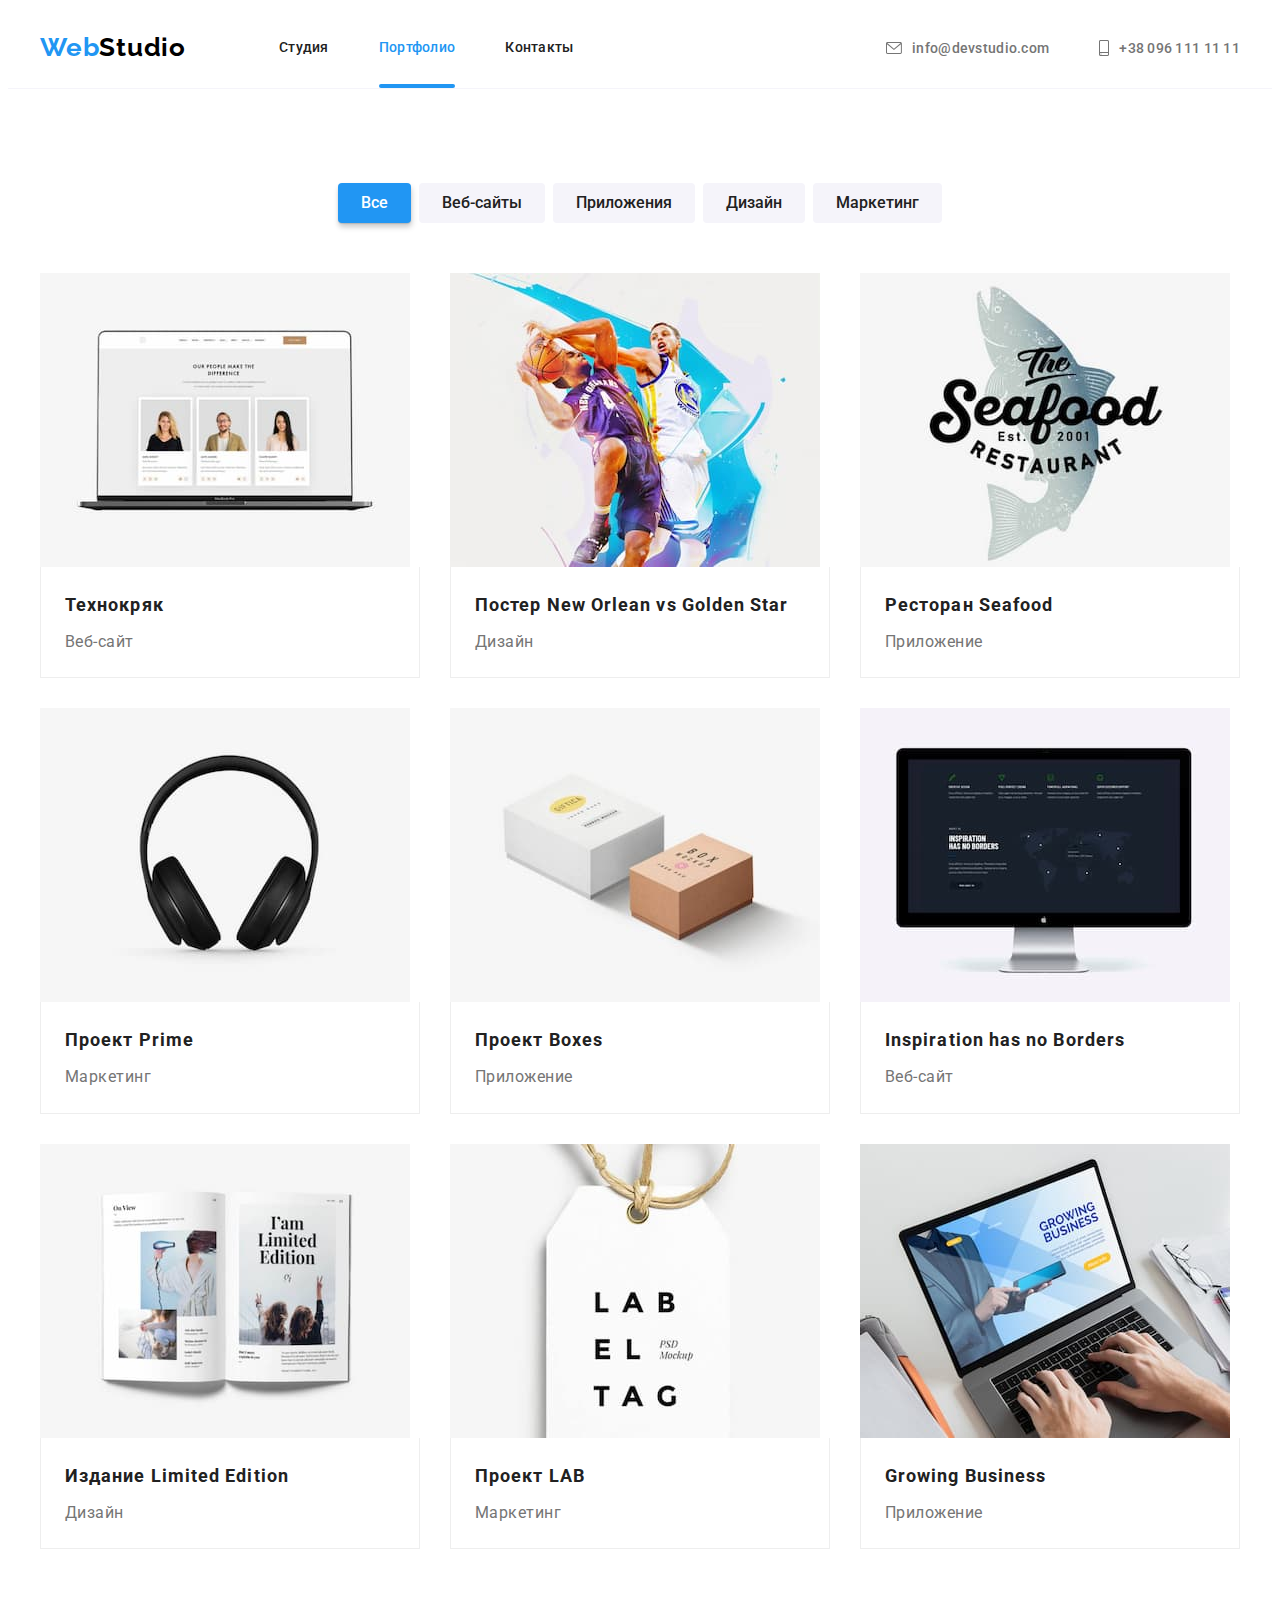
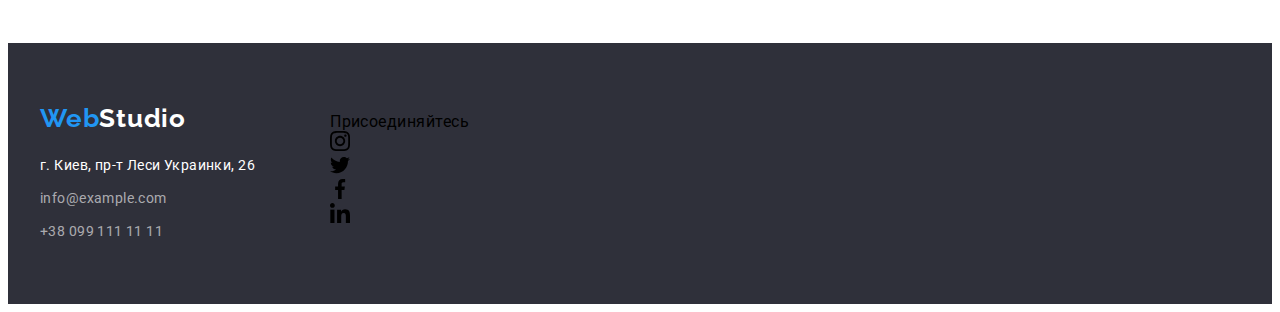
==== portfolio.html @ e285608d "Modal btn and footer" ====
<!DOCTYPE html>
<html lang="ru">
<head>
    <meta charset="UTF-8">
    <meta name="viewport" content="width=device-width, initial-scale=1.0">
    <title>Portfolio</title>
    <link rel="stylesheet" href="https://cdnjs.cloudflare.com/ajax/libs/modern-normalize/1.0.0/modern-normalize.min.css"
          integrity="sha512-ISS7cAi1PEhQ8jnbJpJZMd29NlhNj4AWYyLOSp2CE/CsHxTCu+r+t0D2yoJudVrd0/8fTVPUVDzY5Tvli75u/g=="
          crossorigin="anonymous"/>
    <link rel="preconnect" href="https://fonts.gstatic.com">
    <link href="https://fonts.googleapis.com/css2?family=Raleway:wght@700&family=Roboto:wght@400;500;700;900&display=swap"
          rel="stylesheet">
    <link rel="stylesheet" href="css/studio.css">
</head>

<body>
     <!--Header-->
     <header class="header">
        <div class="container container-header"> 
        <nav class="header-nav">
            <a class="logo link" href="index.html" lang="en">Web<span class="logo-web-header">Studio</span></a>
       <ul class="nav-list list">
         <li class="nav-list-item"><a class="link nav-link" href="./index.html">Студия</a></li>
         <li class="nav-list-item"><a class="link nav-link current" href="./portfolio.html">Портфолио</a></li>
         <li class="nav-list-item"><a class="link nav-link" href="#">Контакты</a></li>
       </ul>
    </nav> 

    <!--Контакти-->
    <ul class="list list-contact">
       <li class="contacts-list-item">
         <a class="mail-link link" href="mailto:info@devstudio.com">
          <svg width="16" height="12" class="auth-icon">
            <use href="./images/icons.svg#icon-envelope"></use>
          </svg>
           info@devstudio.com</a>
        </li>
       <li class="contacts-list-item">
         <a class="tel-link link" href="tel:+380961111111">
          <svg width="10" height="16" class="auth-icon">
            <use href="./images/icons.svg#icon-smartphone"></use>
          </svg> 
          +38 096 111 11 11</a>
        </li>
    </ul>    
   </div>
 </header> 
 
  <main>
    <!--Hero-->
    <section class="portfolio-section">
        <div class="container">
        <h1 class="visually-hidden">особенности</h1>

        <ul class="list filter-btn-list">
            <li class="filter-btn-item">
                <button class="navigation-btn-a" type="button">Все</button>
            </li>
            <li class="filter-btn-item">
                <button class="navigation-btn" type="button">Веб-сайты</button>
            </li>
            <li class="filter-btn-item">
                <button class="navigation-btn" type="button">Приложения</button>
            </li>
            <li class="filter-btn-item">
                <button class="navigation-btn" type="button">Дизайн</button>
            </li>
            <li class="filter-btn-item">
                <button class="navigation-btn" type="button">Маркетинг</button>
            </li>
        </ul>


        <!--Portfolio-->

        <ul class="portfolio-list list">
            <li class="portfolio-item">
                <a class="link project-cards-link" href="#">
                  <div class="cards-hover">
                    <img src="./images/image_(1).jpg" alt="на екрані ноутбуку зображені три особи"
                    width="370"
                    height="294"/>
                    <p class="cards-cover">
                      Технокряк это современная площадка распространения
                      коронавируса. Компании используют эту платформу для
                      цифрового шпионажа и атак на защищённые сервера конкурентов.
                    </p>
                  </div>
                    <div class="portfolio-desc-card">
                    <h2 class="portfolio-title">Технокряк</h2>
                    <p class="portfolio-desc">Веб-сайт</p>
                </div>
                </a>
            </li>


            <li class="portfolio-item">
                <a class="link project-cards-link" href="#">
                  <div class="cards-hover">
                    <img src="images/image_(10).jpg" alt="два баскетболісти грають у баскетбол"
                    width="370"
                    height="294"/>
                    <p class="cards-cover">
                      Технокряк это современная площадка распространения
                      коронавируса. Компании используют эту платформу для
                      цифрового шпионажа и атак на защищённые сервера конкурентов.
                    </p>
                  </div>
                    <div class="portfolio-desc-card">
                    <h2 class="portfolio-title">Постер New Orlean vs Golden Star</h2>
                    <p class="portfolio-desc">Дизайн</p>
                </div>
                </a>
            </li>


            <li class="portfolio-item">
                <a class="link project-cards-link" href="#">
                  <div class="cards-hover">
                    <img src="images/image_(2).jpg" alt="Реклама ресторану Seafood"
                    width="370"
                    height="294"/>
                    <p class="cards-cover">
                      Технокряк это современная площадка распространения
                      коронавируса. Компании используют эту платформу для
                      цифрового шпионажа и атак на защищённые сервера конкурентов.
                    </p>
                  </div>
                    <div class="portfolio-desc-card">
                    <h2 class="portfolio-title">Ресторан Seafood</h2>
                    <p class="portfolio-desc">Приложение</p>
                </div>
                </a>
            </li>


            <li class="portfolio-item">
                <a class="link project-cards-link" href="#">
                  <div class="cards-hover">
                    <img src="images/image_(3).jpg" alt="великі навушники"
                    width="370"
                    height="294"/>
                    <p class="cards-cover">
                      Технокряк это современная площадка распространения
                      коронавируса. Компании используют эту платформу для
                      цифрового шпионажа и атак на защищённые сервера конкурентов.
                    </p>
                  </div>
                    <div class="portfolio-desc-card">
                    <h2 class="portfolio-title">Проект Prime</h2>
                    <p class="portfolio-desc">Маркетинг</p>
                </div>
                </a>
            </li>


            <li class="portfolio-item">
                <a class="link project-cards-link" href="#">
                  <div class="cards-hover">
                    <img src="images/image_(4).jpg" alt="дві коробки: біла та коричнева"
                    width="370"
                    height="294"/>
                    <p class="cards-cover">
                      Технокряк это современная площадка распространения
                      коронавируса. Компании используют эту платформу для
                      цифрового шпионажа и атак на защищённые сервера конкурентов.
                    </p>
                  </div>
                    <div class="portfolio-desc-card">
                    <h2 class="portfolio-title">Проект Boxes</h2>
                    <p class="portfolio-desc">Приложение</p>
                </div>
                </a>
            </li>


            <li class="portfolio-item">
                <a class="link project-cards-link" href="#">
                  <div class="cards-hover">
                    <img src="images/image_(5).jpg" alt="монітор компютера"
                    width="370"
                    height="294"/>
                    <p class="cards-cover">
                      Технокряк это современная площадка распространения
                      коронавируса. Компании используют эту платформу для
                      цифрового шпионажа и атак на защищённые сервера конкурентов.
                    </p>
                  </div>
                    <div class="portfolio-desc-card">
                    <h2 class="portfolio-title">Inspiration has no Borders</h2>
                    <p class="portfolio-desc">Веб-сайт</p>
                </div>
                </a>
            </li>


            <li class="portfolio-item">
                <a class="link project-cards-link" href="#">
                  <div class="cards-hover">
                    <img src="images/image_(6).jpg" alt="розгорнута книга з ілюстраціями"
                    width="370"
                    height="294"/>
                    <p class="cards-cover">
                      Технокряк это современная площадка распространения
                      коронавируса. Компании используют эту платформу для
                      цифрового шпионажа и атак на защищённые сервера конкурентов.
                    </p>
                  </div>
                    <div class="portfolio-desc-card">
                    <h2 class="portfolio-title">Издание Limited Edition</h2>
                    <p class="portfolio-desc">Дизайн</p>
                </div>
                </a>
            </li>


            <li class="portfolio-item">
                <a class="link project-cards-link" href="#">
                  <div class="cards-hover">
                    <img src="images/image_(7).jpg" alt="бірка label tag"
                    width="370"
                    height="294"/>
                    <p class="cards-cover">
                      Технокряк это современная площадка распространения
                      коронавируса. Компании используют эту платформу для
                      цифрового шпионажа и атак на защищённые сервера конкурентов.
                    </p>
                  </div>
                    <div class="portfolio-desc-card">
                    <h2 class="portfolio-title">Проект LAB</h2>
                    <p class="portfolio-desc">Маркетинг</p>
                </div>
                </a>
                </li>


            <li class="portfolio-item">
                <a class="link project-cards-link" href="#">
                  <div class="cards-hover">
                    <img src="images/image_(8).jpg" alt="пальці рук працюють на ноутбуці"
                    width="370"
                    height="294"/>
                    <p class="cards-cover">
                      Технокряк это современная площадка распространения
                      коронавируса. Компании используют эту платформу для
                      цифрового шпионажа и атак на защищённые сервера конкурентов.
                    </p>
                  </div>
                    <div class="portfolio-desc-card">
                    <h2 class="portfolio-title">Growing Business</h2>
                    <p class="portfolio-desc">Приложение</p>
                </div>
                </a>
            </li>
        </ul>
    </div>
  </section>
</main>

<!--Footer-->
<footer class="footer">
  <div class="container footer-container">
      <div class="box-foot">
        <h2 class="visually-hidden">Пiдвал сайта</h2>
        <a class="logo-footer link" href="./index.html" lang="en">Web<span class="logo-web-footer">Studio</span></a>
        <address class="address">
            <ul class="footer-list list">

              <li class="footer-list-item"><a class="link adr-str" href="https://goo.gl/maps/SzbFPfj4iSwk4chh7" 
                    target="_blank" 
                    rel="noopener noreferrer">
                      г. Киев, пр-т Леси Украинки, 26</a>
              </li>

              <li class="footer-list-item"><a class="link mail-address" href="mailto:info@example.com" 
                    lang="en">info@example.com</a>
              </li>

              <li class="footer-list-item"><a class="link tel-address" href="tel:+380991111111">+38 099 111 11 11</a>
              </li>
            </ul>
        </address>
      </div>
      <div class="footer-wraper">
          <p class="invitation">Присоединяйтесь</p>
          <ul class="icon-list list">
            <li class="icon-list-items">
              <a href="" class="icon-items-link">
                <div class="icons-thumb">
                  <svg class="footer-icons" width="20px" height="20px">
                    <use href="./images/icons.svg#icon-instagram-2"></use>
                  </svg></div
              ></a>
            </li>
            <li class="icon-list-items">
              <a href="" class="icon-items-link">
                <div class="icons-thumb">
                  <svg class="footer-icons" width="20px" height="20px">
                    <use href="./images/icons.svg#icon-twitter-1"></use>
                  </svg></div
              ></a>
            </li>
            <li class="icon-list-items">
              <a href="" class="icon-items-link">
                <div class="icons-thumb">
                  <svg class="footer-icons" width="20px" height="20px">
                    <use href="./images/icons.svg#icon-facebook-1"></use>
                  </svg></div
              ></a>
            </li>
            <li class="icon-list-items">
              <a href="" class="icon-items-link">
                <div class="icons-thumb">
                  <svg class="footer-icons" width="20px" height="20px">
                    <use href="./images/icons.svg#icon-linkedin-1"></use>
                  </svg></div
              ></a>
            </li>
          </ul>
      </div>
  </div>
</footer>
</body>
</html>
---- css/studio.css ----
:root {
    --main-font: "Roboto" , sans-serif;
    --secondary-font: "Raleway" , sans-serif;
    --logo-color: #000000;
    --accent-color: #2196F3;
    --title-text-color: #212121;
    --discription-text-color: #757575;
    --background-color: #2f303a;
    --white-text-back-color: #ffffff;
    --back-team-color: #f5f4fa;
    --background-second: #E5E5E5;
    --background-btn-hover: #188ce8;
    --partner-icon: #afb1b8;
    --gradient-color: rgba(47, 48, 58, 0.4);
    --shadow-bg: rgba(0, 0, 0, 0.25);
    --portfolio-color: #eeeeee;
}

body {
    font-family: var(--main-font) ;
    letter-spacing: 0.03em;
    background-color: var(--white-text-back-color);
}

h1,
h2,
h3,
h4,
p {
    margin: 0;
}

ul, 
ol {
    margin: 0;
    padding: 0;
}

img {
    display: block;
}

button {
    padding: 0;
    border: none;
    font: inherit;
    color: inherit;
    background-color: transparent;
    cursor: pointer;
}

.link {
    text-decoration: none;
}

.list {
    list-style: none;
}

.address {
    font-style: normal;
}

/* Header section */


.header {
    border-bottom: 1px solid var(--back-team-color);
}

.header .container {
    display: flex;
    align-items: center;
}

.header-nav {
    display: flex;
    align-items: center;
}

.visually-hidden {
    position: absolute !important;
    clip: rect(1px 1px 1px 1px); /* IE6, IE7 */
    clip: rect(1px, 1px, 1px, 1px);
    padding: 0 !important;
    border: 0 !important;
    height: 1px !important;
    width: 1px !important;
    overflow: hidden;
}

.container {
    width: 1200px;
    margin: 0 auto;
    padding-left: 15px;
    padding-right: 15px;
}

.logo {
    font-family: var(--secondary-font);
    font-weight: 700;
    font-size: 26px;
    line-height: 1.19;
    letter-spacing: 0.03em;
    color: var(--accent-color);
    margin-right: 93px;
    padding-top: 24px;
    padding-bottom: 25px;
}

.logo-web-header {
    color: var(--logo-color);
    padding-top: 24px;
    padding-bottom: 25px;
}

.logo-web-footer {
    color: var(--white-text-back-color);
}

.nav-link {
    position: relative;
    display: block;
    font-weight: 500;
    font-size: 14px;
    line-height: 1.14;
    letter-spacing: 0.02em;
    padding-top: 32px;
    padding-bottom: 32px;
    color: var(--title-text-color);
    transition: color 250ms cubic-bezier(0.4, 0, 0.2, 1);
}

.nav-list {
    display: flex;
    align-items: center;
    
}

.nav-list-item:not(:last-child) {
    margin-right: 50px;
}


.nav-link:hover,
.nav-link:focus {
    color: var(--accent-color) ;
}


.link.nav-link.current {
    color: var(--accent-color) ;
}


.current::after {
    position: absolute;
    content: "";
    opacity: 1;
    display: block;
    bottom: 0;
    cursor: pointer;
    width: 100%;
    height: 4px;
    background-color: var(--accent-color);
    color: var(--accent-color);
    background-size: auto;
    border-radius: 2px;
}

/* .Contacts section */

.contacts-list-item:not(:last-child) {
    margin-right: 50px;
}

.list-contact {
    display: flex;
    align-items: center;
    margin-left: auto;
}

.auth-icon {
    fill: var(--discription-text-color);
    margin-right: 10px;
    transition: fill 250ms cubic-bezier(0.4, 0, 0.2, 1);
}

.mail-link {
    display: flex;
    align-items: center;
    font-weight: 500;
    font-size: 14px;
    line-height: 1.15;
    letter-spacing: 0.02em;
    padding-top: 32px;
    padding-bottom: 32px;
    color: var(--discription-text-color);
    fill: var(--discription-text-color);
    transition: color 250ms cubic-bezier(0.4, 0, 0.2, 1);
}

.auth-icon:hover ,
.auth-icon:focus {
    fill: var(--accent-color);
}

.tel-link {
    display: flex;
    align-items: center;
    font-weight: 500;
    font-size: 14px;
    line-height: 1.15;
    letter-spacing: 0.02em;
    padding-top: 32px;
    padding-bottom: 32px;
    color: var(--discription-text-color);
    fill: var(--discription-text-color);
    transition: color 250ms cubic-bezier(0.4, 0, 0.2, 1);
}

.mail-link:hover,
.mail-link:focus {
  color: var(--accent-color);
  fill: var(--accent-color);
}

.tel-link:hover,
.tel-link:focus {
  color: var(--accent-color);
  fill: var(--accent-color);
}

/* Hero section */

.hero {
    padding-top: 200px;
    padding-bottom: 200px;
    margin-left: auto;
    margin-right: auto;
    background-color: var(--background-color);
}    

.bg-img {
    max-width: 1600px;
    height: 600px;
    margin-left: auto;
    margin-right: auto;
    background-image: linear-gradient( rgba(47, 48, 58, 0.4), rgba(47, 48, 58, 0.4)), url(../images/Img_BG.jpg);
    filter: drop-shadow(0px 4px 4px rgba(0, 0, 0, 0.25));

    
}
.modal-btn {
    display: block;
    margin-left: auto;
    margin-right: auto;
    padding-left: 32px;
    padding-right: 32px;
    padding-top: 10px;
    padding-bottom: 10px;
    box-shadow: 0px 4px 4px rgba(0, 0, 0, 0.15);
    border-radius: 4px;
    font-weight: 700;
    font-size: 16px;
    line-height: 1.88;
    letter-spacing: 0.06em;
    background-color: var(--accent-color);
    color: var(--white-text-back-color);
    cursor: pointer;
    transition: background-color 250ms cubic-bezier(0.4, 0, 0.2, 1),
    color 250ms cubic-bezier(0.4, 0, 0.2, 1);
}

.modal-btn:hover,
.modal-btn-focus {
    background-color: var(--background-btn-hover);
    box-shadow: 0px 4px 4px rgba(0, 0, 0, 0.15);
    border-radius: 4px;
}

.hero-title {
    display: block;
    margin-left: auto;
    margin-right: auto;
    margin-bottom: 30px;
    font-weight: 900;
    font-size: 44px;
    line-height: 1.36;
    letter-spacing: 0.06em;
    text-transform: uppercase;
    text-align: center;
    color: var(--white-text-back-color);
    text-shadow: 0px 4px 4px rgba(0, 0, 0, 0.25);
}

/*.backdrop {
    position: fixed;
    top: 0;
    left: 0;
    width: 100vw;
    height: 100vh;
    background-color: rgba(0, 0, 0, 0.2);
    transition-property: transform background-color box-shadow fill;
    transition-duration: 250ms;
    transition-timing-function: cubic-bezier(0.4, 0, 0.2, 1);
}
  
.backdrop.is-hidden {
    opacity: 0;
    visibility: hidden;
    pointer-events: none;
}
  
.modal-window {
    position: absolute;
    top: 50%;
    left: 50%;
    width: 528px;
    height: 581px;
    transform: translate(-50%, -50%);
    background-color: var(--white-text-back-color);
    box-shadow: 0px 1px 3px rgba(0, 0, 0, 0.12), 0px 1px 1px rgba(0, 0, 0, 0.14),
      0px 2px 1px rgba(0, 0, 0, 0.2);
    border-radius: 4px;
}
  
.modal-svg {
    position: absolute;
    top: 8px;
    right: 8px;
    background-color: var(--white-text-back-color);
    border: 1px solid rgba(0, 0, 0, 0.1);
    fill: var(--black-color);
    border-radius: 50%;
    cursor: pointer;
}*/

/* Features section */

.features {
    padding-top: 94px;
    padding-bottom: 47px;
}

.visually-hidden-title {
    position: absolute;
    width: 1px;
    height: 1px;
    margin: -1px;
    border: 0;
    padding: 0;
    white-space: nowrap;
    clip-path: inset(100%);
    clip: rect(0 0 0 0);
    overflow: hidden;
  }
.features-item {
    display: flex;
    justify-content: center;
    margin-left: 0px;
    margin-top: 0px;
    padding: 0px;
}

.features-item .title-f {
    width: 270px;
    justify-items: center;
}

.features-item .title-f {
    margin-left: 30px;
}

.thumb-icon {
    width: 70px;
    height: 70px;
}

.title-features {
    margin-top: 0px;
    margin-bottom: 10px;
    font-weight: 700;
    font-size: 14px;
    line-height: 1.14;
    text-transform: uppercase;
    letter-spacing: 0.03em;
}

.features-dis {
    display: inline-block;
    margin-top: 0px;
    margin-bottom: 0px;
    font-size: 14px;
    line-height: 1.71;
    letter-spacing: 0.03em;
    color: var(--discription-text-color); 
}

.thumb {
    height: 120px;
    background-color: #f5f4fa;
    border-radius: 4px;
    margin-bottom: 30px;
    display: flex;
    justify-content: center;
    align-items: center;
    border-radius: 4px;
}

/* What are we doing section */

.img-what-we-do {
    display: flex;
}

.what-we-do {
    display: flex;
    padding-bottom: 94px;
    padding-top: 47px;
    background-color: var(--white-text-back-color);
}

.title-chapter {
    margin-bottom: 50px;
    font-weight: 700;
    font-size: 36px;
    line-height: 1.16;
    text-align: center;
    letter-spacing: 0.03em;
    color: var(--title-text-color);
}

.about-list-item {
    position: relative;
    margin-right: 30px;
}

.img-what-we-do:nth-child(3) {
    margin-right: 0;
}

.image-cover {
    position: absolute;
    bottom: 0;
    left: 0;
    display: flex;
    align-items: center;
    justify-content: center;
    height: 70px;
    width: 100%;
    background-color: rgba(47, 48, 58, 0.8);
    color: var(--white-text-back-color);
    font-weight: 700;
    font-size: 14px;
    line-height: 1.16;
    letter-spacing: 0.03em;
    text-transform: uppercase;
}


/* Our team section */

.team {
    background-color: var(--back-team-color);
    padding-bottom: 94px;
    padding-top: 94px;
}

.title-team {
    margin-bottom: 50px;
    font-weight: 700;
    font-size: 36px;
    line-height: 1.16;
    text-align: center;
    letter-spacing: 0.03em;
    color: var(--title-text-color);
}

.list-team {
    display: flex;
    align-items: center;
    margin-left: -30px;
    margin-top: -30px;
}

.team .list-team-item .team-img {
    background: var(--secondary-accent-color);
    box-shadow: 0px 1px 3px rgba(0, 0, 0, 0.12), 0px 1px 1px rgba(0, 0, 0, 0.14),
    0px 2px 1px rgba(0, 0, 0, 0.2);
    border-radius: 0px 0px 4px 4px;
    
}

.list-team-item {
    flex-basis: calc(100% / 4 - 30px);
    margin-left: 30px;
    margin-top: 30px;
    box-shadow: 0px 1px 3px hsla(0, 0%, 0%, 0.12), 0px 1px 1px rgba(0, 0, 0, 0.14),
    0px 2px 1px rgba(0, 0, 0, 0.2);
    border-radius: 0px 0px 4px 4px;
}

.description {
    padding: 30px 32px;
    background-color: var(--white-text-back-color);
    border-radius: 0px 0px 4px 4px;
}


.title-staff {
    text-align: center;
    font-weight: 500;
    font-size: 16px;
    line-height: 1.19;
    letter-spacing: 0.03em;
    margin-bottom: 10px;
    color: var(--title-text-color);
}

.staff-position {
    font-weight: 400;
    font-size: 16px;
    line-height: 1.9;
    letter-spacing: 0.03em;
    text-align: center;
    margin-bottom: 16px;
    color: var(--discription-text-color);
}

.team {
    display: flex;
    margin-left: auto;
    margin-right: auto;
}

.social-list {
    display: flex;
    align-items: center;
    justify-content: space-between;
}
  
.social-links {
    display: flex;
    align-items: center;
    justify-content: center;
    width: 44px;
    height: 44px;
    border-radius: 50%;
    fill: var(--partner-icon);
    background-color: transparent;
    transition: background-color 250ms cubic-bezier(0.4, 0, 0.2, 1);
}
  
.social-links:hover,
.social-links:focus {
    background-color: var(--accent-color);
    fill: var(--white-text-back-color);
    transition: fill 250ms cubic-bezier(0.4, 0, 0.2, 1);
}

  
.social-svg:hover,
.social-svg:focus {
    fill: var(--white-text-back-color);
    transition: fill 250ms cubic-bezier(0.4, 0, 0.2, 1);
}


/* Clients  */

.partners-list {
    display: flex;
    justify-content: space-between;
}

.partners {
    padding-bottom: 94px;
    padding-top: 94px;
}

.title-partners {
    margin-bottom: 50px;
    font-weight: 700;
    font-size: 36px;
    line-height: 1.16;
    text-align: center;
    letter-spacing: 0.03em;
    color: var(--title-text-color);
}
.partners-link {
    display: flex;
    justify-content: center;
    align-items: center;
    width: 170px;
    height: 90px;
    border-radius: 4px;
    border: 1px solid var(--partner-icon);
    fill: var(--partner-icon);
    transition: border-color 250ms cubic-bezier(0.4, 0, 0.2, 1);  
}

.partner-logo:hover,
.partner-logo:focus {
    color: var(--accent-color);
}


.partners-link:hover,
.partners-link:focus {
    border: 1px solid var(--accent-color);
}

.partners-link:hover,
.partners-link:focus {
    fill: var(--accent-color);
}


/* Footer section */
.footer {
    margin-bottom: 0;
    display: flex;
    align-items: baseline;
    padding-top: 60px;
    padding-bottom: 60px;
    background-color: var(--background-color);
}

.footer-container {
    display: flex;
    align-items: baseline;  
}

.box-foot {
    margin-right: 75px;
}

.footer-wraper {
    align-items: baseline;
}

.logo-footer {
    display: block;
    margin-right: 0;
    margin-bottom: 20px;
    font-family: var(--secondary-font);
    font-weight: 700;
    font-size: 26px;
    line-height: 1.19;
    letter-spacing: 0.03em;
    color: var(--accent-color); 
}

.address {
    font-style: normal;
}

.footer-list-item {
    color: var(--white-text-back-color);
}

.mail-address,
.tel-address {
    font-size: 14px;
    line-height: 1.71;
    letter-spacing: 0.03em;
    color: rgba(255, 255, 255, 0.6);
    transition: color 250ms cubic-bezier(0.4, 0, 0.2, 1);
}

.adr-str {
    font-size: 14px;
    line-height: 1.71;
    letter-spacing: 0.03em;
    color: var(--white-text-back-color);
    transition: color 250ms cubic-bezier(0.4, 0, 0.2, 1);
}

.footer-list-item:not(:last-child) {
  margin-bottom: 9px;
}
.adr-str:hover,
.adr-str:focus {
    color: var(--accent-color) ;
}

.mail-address:hover,
.mail-address:focus {
    color: var(--accent-color) ;
}

.tel-address:hover,
.tel-address:focus {
    color: var(--accent-color) ;
}

.footer-social-title {
    font-weight: 700;
    text-transform: uppercase;
    color: var(--white-text-back-color);
    margin-bottom: 20px;
}
  
 
.footer-social-list {
    display: flex;
    align-items: center;
    justify-content: space-between;
}
  
.footer-social-links {
    display: flex;
    align-items: center;
    justify-content: center;
    width: 44px;
    height: 44px;
    border-radius: 50%;
    background-color: rgba(255, 255, 255, 0.1);
    transition: background-color 250ms cubic-bezier(0.4, 0, 0.2, 1);
}
  
.footer-social-links:hover,
.footer-social-links:focus {
    background-color: var(--accent-color);
}
  
.footer-social-svg {
    fill: var(--white-text-back-color);
    transition: fill 250ms cubic-bezier(0.4, 0, 0.2, 1);
}
  
.footer-social-list-item:hover .social-svg,
.footer-social-list-item:focus .social-svg {
    fill: var(--white-text-back-color);
}
  
.footer-social-list-item:not(:last-child) {
    margin-right: 10px;
}

.footer-form {
    display: flex;
    align-items: baseline;
    justify-content: center;
    margin-left: 93px;
}
  
.footer-form-title {
    font-weight: 700;
    line-height: 1.14;
    letter-spacing: 0.03em;
    text-transform: uppercase;
    color: var(--white-text-back-color);
    margin-bottom: 20px;
    margin-left: 93px;
}
  
.footer-input-text {
    width: 358px;
    height: 50px;
    border: 1px solid rgba(255, 255, 255, 0.3);
    box-sizing: border-box;
    filter: drop-shadow(0px 4px 4px rgba(0, 0, 0, 0.15));
    border-radius: 4px;
    margin-right: 12px;
    margin-top: 20px;
    background-color: transparent;
    color: var(--white-text-back-color);
    padding-left: 16px;
}
  
.footer-input-text::placeholder {
    font-weight: 400;
    line-height: 1.25;
    display: flex;
    align-items: center;
    letter-spacing: 0.03em;
    color: rgba(255, 255, 255, 0.6);
}
  
.footer-form-button {
    display: flex;
    align-items: center;
    text-align: center;
    font-weight: 700;
    line-height: 1.87;
    letter-spacing: 0.06em;
    color: var(--white-text-back-color);
    cursor: pointer;
    min-width: 200px;
    background: var(--accent-color);
    box-shadow: 0px 4px 4px rgba(0, 0, 0, 0.15);
    border-radius: 4px;
    padding: 10px 28px;
    border: 1px solid transparent;
}
  
.footer-icon-send {
    fill: var(--white-text-back-color);
    margin-left: 10px;
}
  
  /* END FOOTER */

/* Filter button section */

.portfolio-section {
    padding-top: 94px;
    padding-bottom: 94px;
}

.filter-btn-list {
    display: flex;
    align-items: center;
    justify-content: center;
    margin-bottom: 50px;
}

/* Filter button section */

.navigation-btn {
    border: 1px solid transparent;
    border-radius: 4px;
    padding: 6px 22px 6px 22px;
    background: var(--accent-color);
    font-weight: 500;
    font-size: 16px;
    line-height: 1.63;
    cursor: pointer;
    color: var(--title-text-color);
    background-color: var(--back-team-color);
    transition: color 250ms cubic-bezier(0.4, 0, 0.2, 1),
    background-color 250ms cubic-bezier(0.4, 0, 0.2, 1),
    box-shadow 250ms cubic-bezier(0.4, 0, 0.2, 1);
}

.navigation-btn:hover,
.navigation-btn:focus {
    background-color: var(--accent-color);
    color: var(--white-text-back-color);
    cursor: pointer;
}

.navigation-btn:hover,
.navigation-btn:focus {
    box-shadow: 0px 3px 1px rgba(0, 0, 0, 0.1), 0px 1px 2px rgba(0, 0, 0, 0.08),
    0px 2px 2px rgba(0, 0, 0, 0.12);
}

.portfolio-item:hover,
.portfolio-item:focus {
    box-shadow: 0px 1px 1px rgba(0, 0, 0, 0.12), 0px 4px 4px rgba(0, 0, 0, 0.06),
    1px 4px 6px rgba(0, 0, 0, 0.16);
}
.navigation-btn-a {
    border: 1px solid transparent;
    border-radius: 4px;
    padding: 6px 22px 6px 22px;
    background: var(--accent-color);
    font-weight: 500;
    font-size: 16px;
    line-height: 1.63;
    cursor: pointer;
    color: var(--white-text-back-color);
    box-shadow: 0px 1px 1px rgba(0, 0, 0, 0.12), 0px 4px 4px rgba(0, 0, 0, 0.06),
    1px 4px 6px rgba(0, 0, 0, 0.16);

}

    <!--Hero-->

.filter-btn-item:hover,
.filter-btn-item:focus {
    cursor: pointer;
    color: var(white-text-back-color);
    background-color: var(--accent-color);
}

.filter-btn-item:not(:last-child) {
    margin-right: 8px;
}

/* Portfolio section */

.portfolio-list {
    display: flex;
    flex-wrap: wrap;
    margin-left: -30px;
    margin-top: -30px;
}

.portfolio-item {
    flex-basis: calc(100% / 3 - 30px);
    margin-left: 30px;
    margin-top: 30px;   
}

.cards-hover {
    position: relative;
  }
  
.cards-cover {
    position: absolute;
    bottom: 0;
    left: 0;
    padding: 63px 24px;
    height: 0px;
    width: 100%;
    background-color: rgba(33, 150, 243, 0.9);
    color: var(--white-text-back-color);
    font-weight: 400;
    font-size: 18px;
    line-height: 1.56;
    letter-spacing: 0.03em;
    opacity: 0;
    pointer-events: none;
    transition-property: translatex(0);
    transition-duration: 250ms;
    transition-timing-function: linear;
    transition-delay: 0;
}

.project-cards-link {
    transition: box-shadow 250ms cubic-bezier(0.4, 0, 0.2, 1);
}
.project-cards-link:hover .cards-cover {
    opacity: 1;
    height: 294px;
}

.project-cards-link:hover .card-description {
    box-shadow: 0px 1px 3px rgba(0, 0, 0, 0.12), 0px 1px 1px rgba(0, 0, 0, 0.14),
      0px 2px 1px rgba(0, 0, 0, 0.2);
}

.portfolio-desc-card {
    padding: 20px 24px;
    border: 1px solid var(--portfolio-color);
    border-top: none;
}

.portfolio-title {
    margin-bottom: 4px;
    font-weight: 700;
    font-size: 18px;
    line-height: 2;
    letter-spacing: 0.06em;
    color: var(--title-text-color);
}

.portfolio-desc {
    font-size: 16px;
    line-height : 1.89;
    color: var(--discription-text-color);
}

.backdrop {
    position: fixed;
    top: 0;
    left: 0;
    width: 100vw;
    height: 100vh;
    background-color: rgba(0, 0, 0, 0.2);
    transition-property: transform background-color box-shadow fill opacity;
    transition-duration: 250ms;
    transition-timing-function: cubic-bezier(0.4, 0, 0.2, 1);
    opacity: 1;
}
  
.backdrop.is-hidden {
    opacity: 0;
    visibility: hidden;
    pointer-events: none;
}
  
.backdrop.is-hidden .modal-window {
    transform: translate(-50%, -50%) scale(0.9);
}
  
.modal-window {
    position: absolute;
    top: 50%;
    left: 50%;
    width: 528px;
    height: 581px;
    background-color: var(--white-text-back-color);
    box-shadow: 0px 1px 3px rgba(0, 0, 0, 0.12), 0px 1px 1px rgba(0, 0, 0, 0.14),
      0px 2px 1px rgba(0, 0, 0, 0.2);
    border-radius: 4px;
    padding: 40px;
    transform: translate(-50%, -50%) scale(1);
    transition: transform 250ms cubic-bezier(0.4, 0, 0.2, 1);
}
  
.modal-close {
    position: absolute;
    display: flex;
    justify-content: center;
    align-items: center;
    top: 8px;
    right: 8px;
    width: 30px;
    height: 30px;
    background-color: var(--white-color);
    border: 1px solid rgba(0, 0, 0, 0.1);
    fill: var(--logo-color);
    border-radius: 50%;
    cursor: pointer;
}
  
.modal-svg {
    fill:var(--logo-color);
    transition: fill 250ms cubic-bezier(0.4, 0, 0.2, 1);
}
  
.modal-close:hover .modal-svg,
.modal-close:focus .modal-svg {
    fill: var(--accent-color);
}
  
  .modal-form-title {
    text-align: center;
    font-size: 20px;
    margin-bottom: 12px;
    font-weight: 700;
    line-height: 1.15;
    letter-spacing: 0.03em;
    color: var(--title-text-color);
}
  
.modal-form {
    display: flex;
    flex-direction: column;
}
  
.modal-form-field {
    font-weight: 400;
    font-size: 14px;
    line-height: 1.17;
    letter-spacing: 0.01em;
    color: var(--discription-text-color);
}
  
.modal-form-input-wrapper {
    position: relative;
    display: block;
    margin-top: 4px;
    margin-bottom: 10px;
}
  
.modal-form-input {
    height: 40px;
    width: 100%;
    border: 1px solid rgba(33, 33, 33, 0.2);
    border-radius: 4px;
    padding-left: 42px;
    transition: border-color 250ms cubic-bezier(0.4, 0, 0.2, 1);
}
  
.modal-form-input:focus {
    border-color: var(--accent-color);
    outline: none;
}
  
.modal-form-svg {
    position: absolute;
    display: block;
    top: 50%;
    left: 12px;
    transform: translateY(-50%);
    fill: var(--logo-color);
    transition: fill 250ms cubic-bezier(0.4, 0, 0.2, 1);
}
  
.modal-form-input:focus + .modal-form-svg {
    fill: var(--accent-color);
}
  
.modal-form-comment {
    width: 100%;
    margin-top: 4px;
    height: 120px;
    border: 1px solid rgba(33, 33, 33, 0.2);
    border-radius: 4px;
    padding: 12px 16px;
    resize: none;
    transition: border-color 250ms cubic-bezier(0.4, 0, 0.2, 1);
}
  
.modal-form-comment::placeholder {
    font-weight: 400;
    line-height: 1.14;
    letter-spacing: 0.01em;
    color: rgba(117, 117, 117, 0.5);
}
  
.modal-form-comment:focus {
    border-color: var(--accent-color);
    outline: none;
}
  
.modal-form-check-desc {
    display: flex;
    align-items: center;
    font-size: 14px;
    margin-left: 12px;
    font-weight: 400;
    line-height: 1.7;
    letter-spacing: 0.03em;
    color: var(--discription-text-color);
    margin-top: 20px;
}
  
.modal-form-link {
    color: var(--accent-color);
}
  
.modal-form-check-desc::before {
    display: block;
    content: "";
    width: 16px;
    height: 16px;
    border: 1px solid var(--title-text-color);
    border-radius: 2px;
    cursor: pointer;
    margin-right: 8px;
}
  
.modal-form-term:checked + .modal-form-check-desc::before {
    background-image: url("../img/vector.svg");
    background-repeat: no-repeat;
    background-position: center;
    background-color: var(--accent-color);
    border-color: transparent;
    border-radius: 2px;
}
  
.modal-form-term:focus + .modal-form-check-desc::before {
    border: 2px solid var(--accent-color);
}
  
.modal-form-btn {
    height: 50px;
    display: inline-block;
    margin-top: 30px;
    padding: 10px 55px;
    min-width: 200px;
    align-self: center;
    font-weight: 700;
    line-height: 1.87;
    letter-spacing: 0.06em;
    background-color: var(--accent-color);
    color: var(--white-text-back-color);
    cursor: pointer;
    box-shadow: 0px 4px 4px rgba(0, 0, 0, 0.15);
    border-radius: 4px;
    border: none;
    transition: background-color 250ms cubic-bezier(0.4, 0, 0.2, 1),
    color 250ms cubic-bezier(0.4, 0, 0.2, 1);
}
  
.modal-form-btn:hover,
.modal-form-btn:focus {
    background-color: var(--background-btn-hover);
    color: var(--white-text-back-color);
}
  /*--END MODAL WINDOW--*/
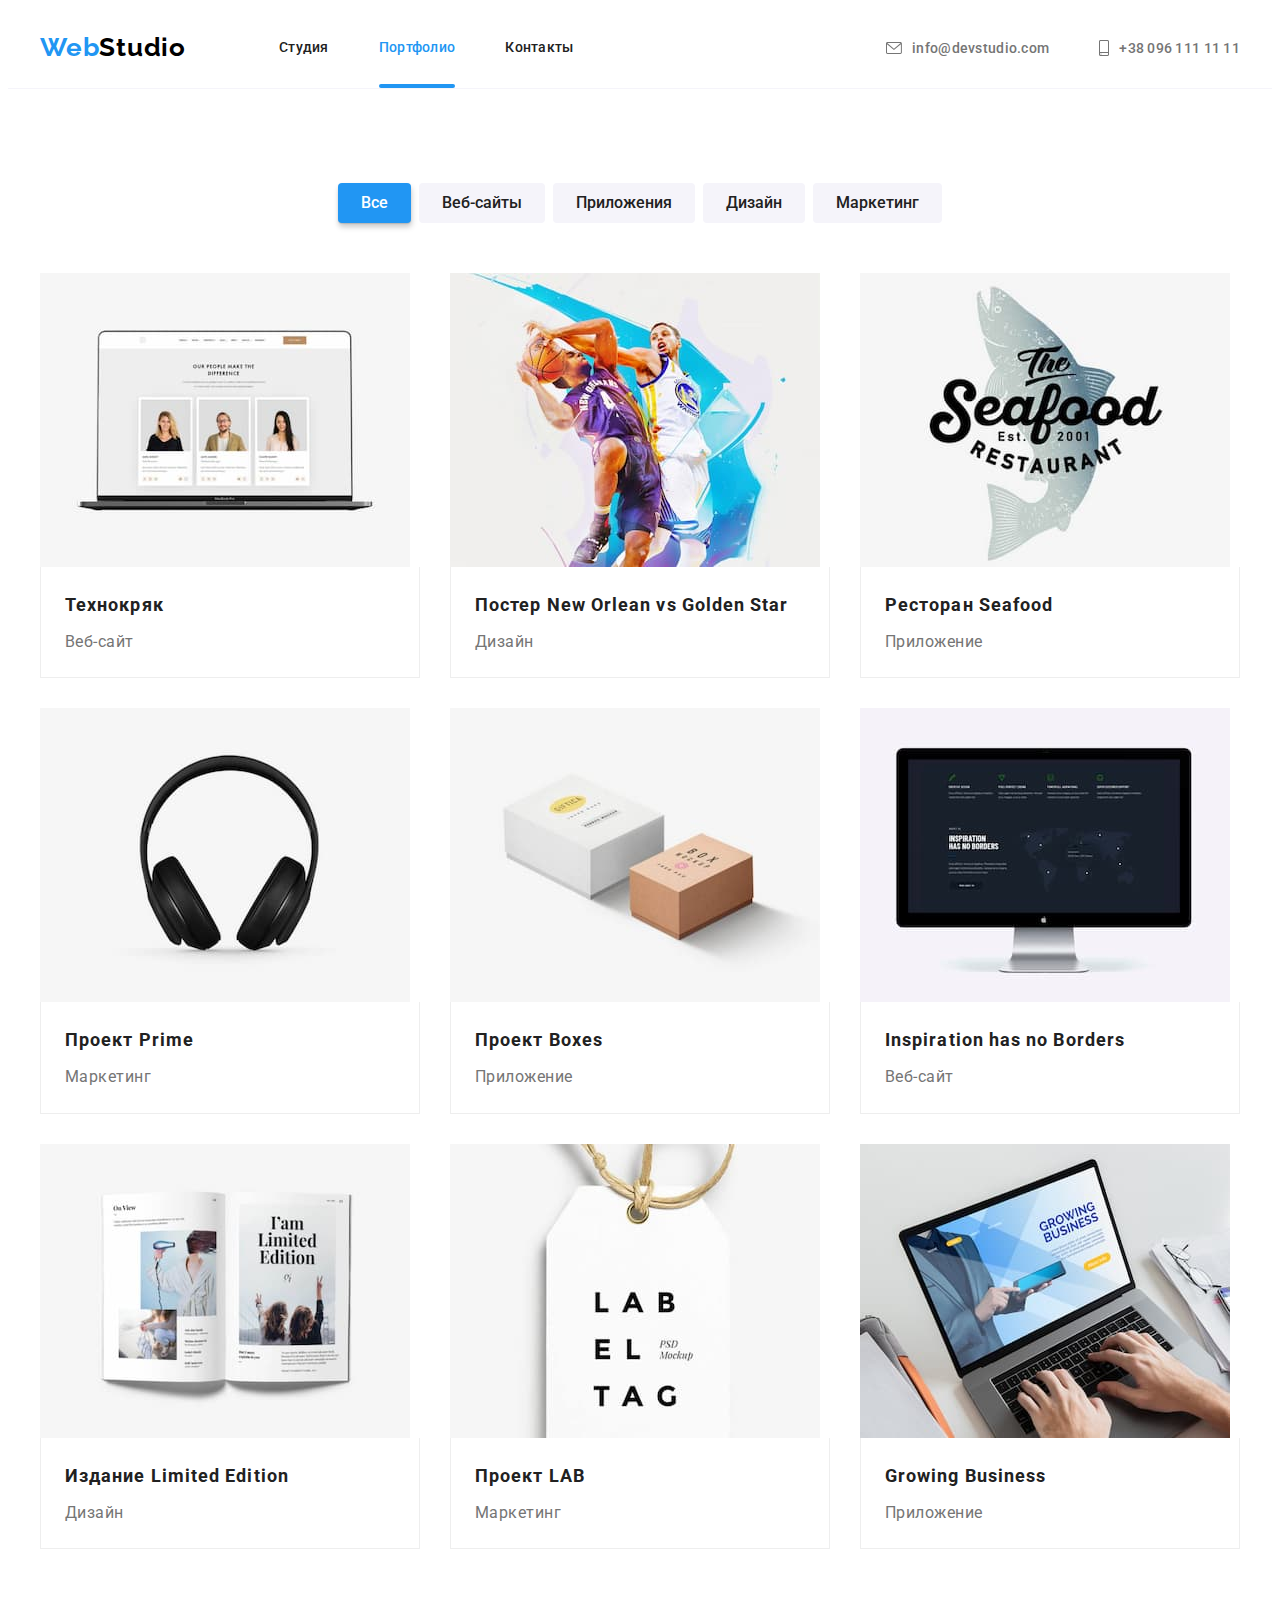
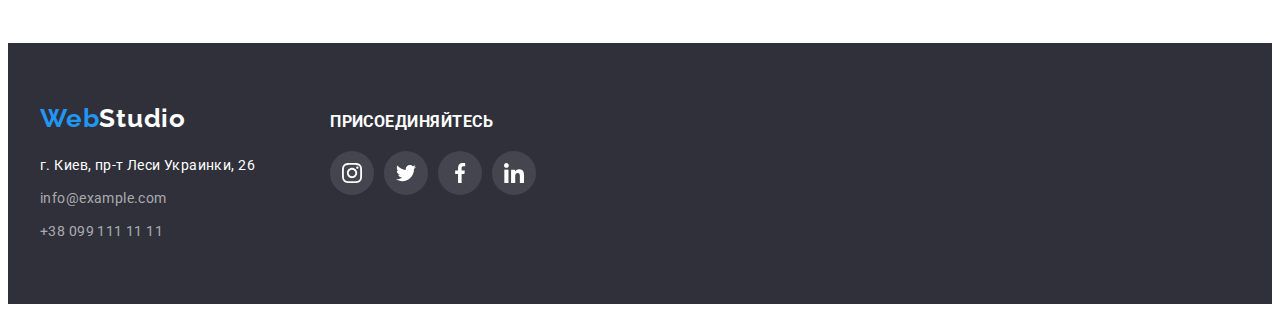
==== commit ec1979ea: "/" ====
--- a/portfolio.html
+++ b/portfolio.html
@@ -282,39 +282,35 @@
         </address>
       </div>
       <div class="footer-wraper">
-          <p class="invitation">Присоединяйтесь</p>
-          <ul class="icon-list list">
-            <li class="icon-list-items">
-              <a href="" class="icon-items-link">
-                <div class="icons-thumb">
-                  <svg class="footer-icons" width="20px" height="20px">
+        <p class="footer-social-title">ПРИСОЕДИНЯЙТЕСЬ</p>
+        <ul class="footer-social-list list">
+          <li class="footer-social-list-item">
+            <a href="" class="footer-social-links link">
+              <svg class="footer-social-svg" width="20" height="20">
                     <use href="./images/icons.svg#icon-instagram-2"></use>
-                  </svg></div
-              ></a>
-            </li>
-            <li class="icon-list-items">
-              <a href="" class="icon-items-link">
-                <div class="icons-thumb">
-                  <svg class="footer-icons" width="20px" height="20px">
+                  </svg>
+                 </a>
+            </li>
+            <li class="footer-social-list-item">
+              <a href="" class="footer-social-links link">
+                <svg class="footer-social-svg" width="20" height="20">
                     <use href="./images/icons.svg#icon-twitter-1"></use>
-                  </svg></div
-              ></a>
-            </li>
-            <li class="icon-list-items">
-              <a href="" class="icon-items-link">
-                <div class="icons-thumb">
-                  <svg class="footer-icons" width="20px" height="20px">
+                  </svg>
+                 </a>
+            </li>
+            <li class="footer-social-list-item">
+              <a href="" class="footer-social-links link">
+                <svg class="footer-social-svg" width="20" height="20">
                     <use href="./images/icons.svg#icon-facebook-1"></use>
-                  </svg></div
-              ></a>
-            </li>
-            <li class="icon-list-items">
-              <a href="" class="icon-items-link">
-                <div class="icons-thumb">
-                  <svg class="footer-icons" width="20px" height="20px">
+                  </svg>
+                 </a>
+            </li>
+            <li class="footer-social-list-item">
+              <a href="" class="footer-social-links link">
+                <svg class="footer-social-svg" width="20" height="20">
                     <use href="./images/icons.svg#icon-linkedin-1"></use>
-                  </svg></div
-              ></a>
+                  </svg>
+              </a>
             </li>
           </ul>
       </div>
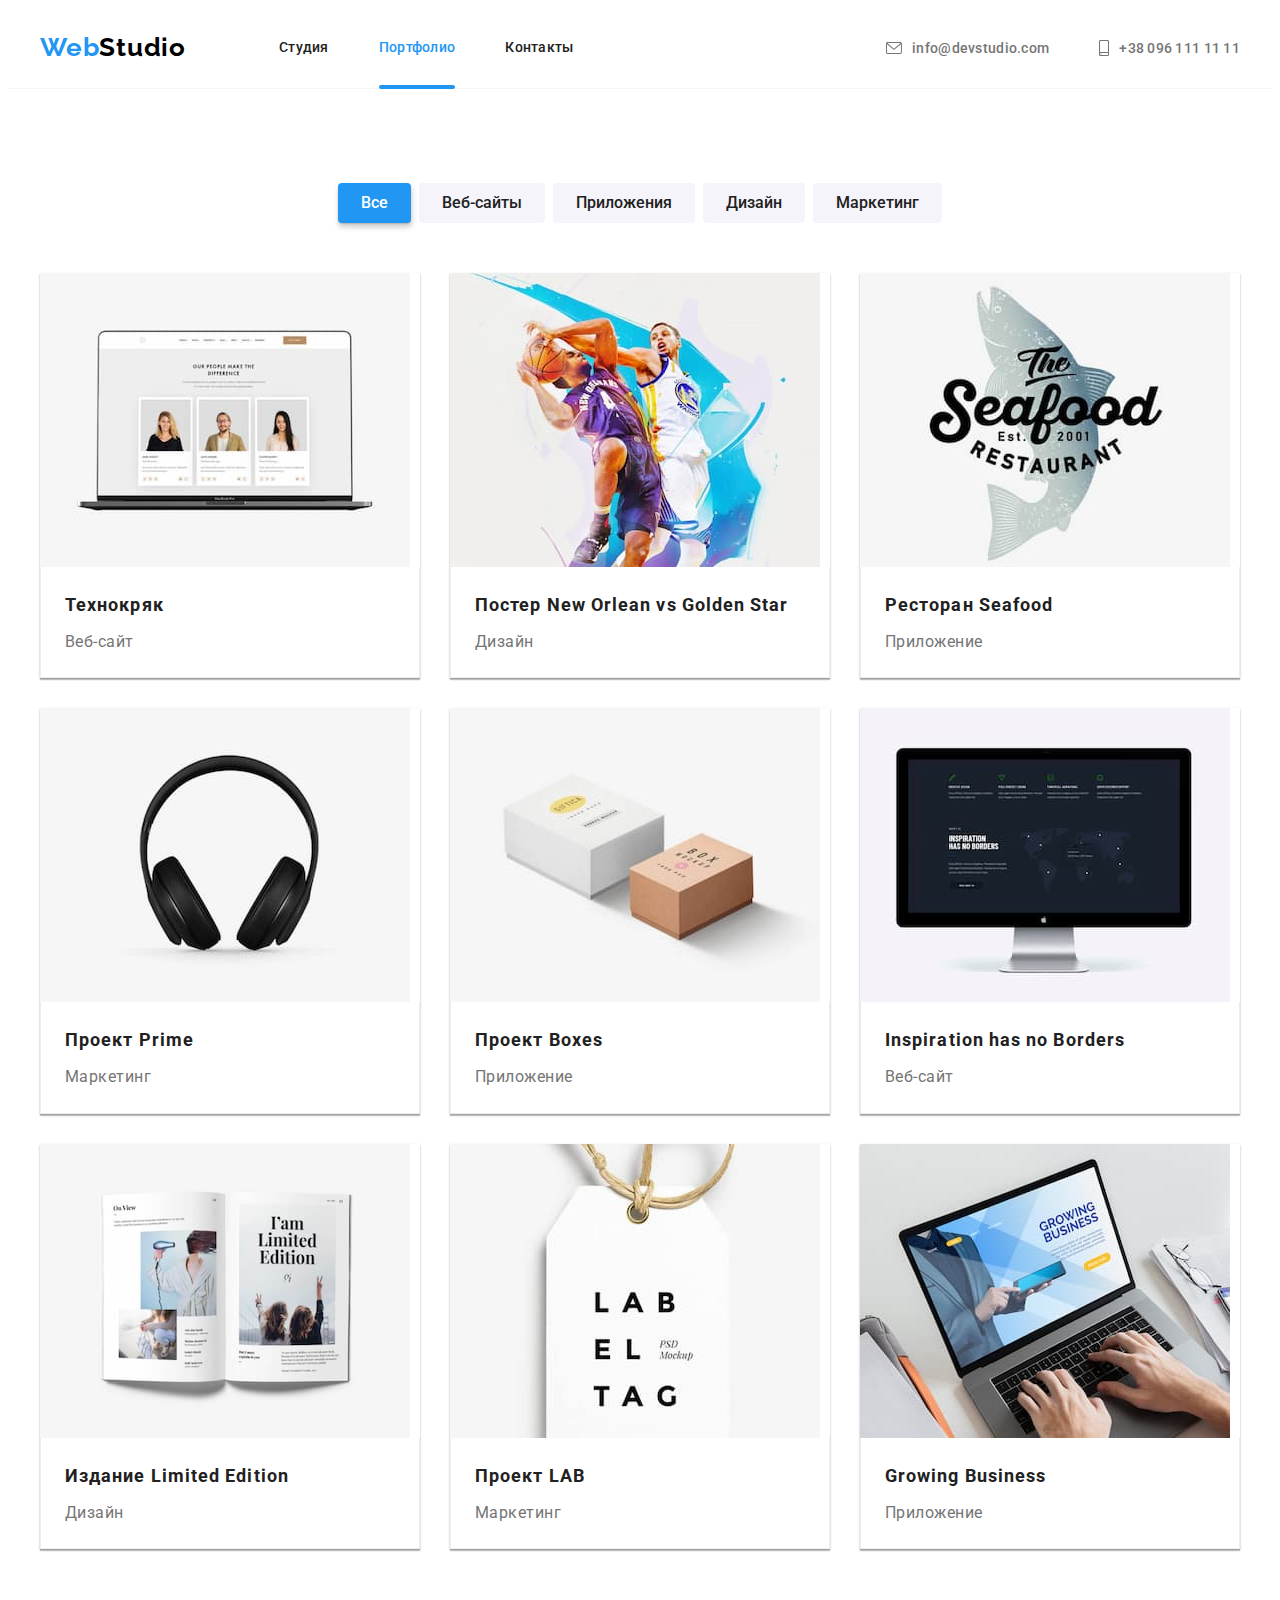
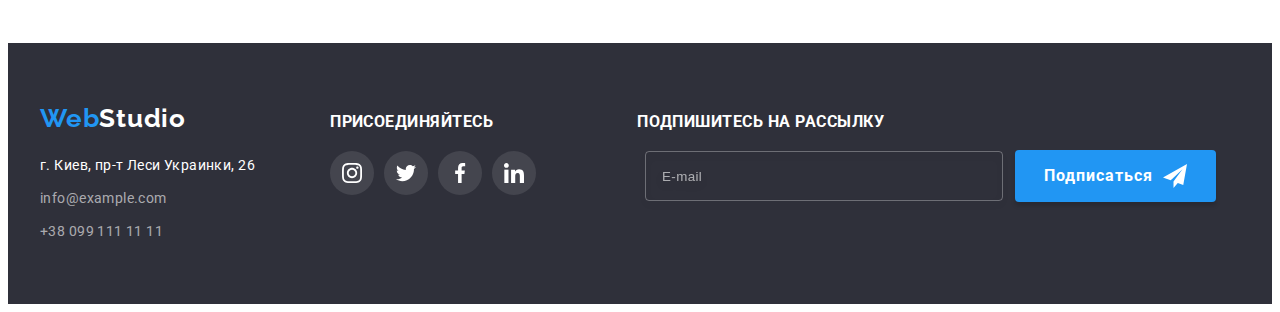
==== commit a3d49577: "Правки" ====
--- a/portfolio.html
+++ b/portfolio.html
@@ -80,7 +80,7 @@
                     <img src="./images/image_(1).jpg" alt="на екрані ноутбуку зображені три особи"
                     width="370"
                     height="294"/>
-                    <p class="cards-cover">
+                    <p class="cards-cover overlay">
                       Технокряк это современная площадка распространения
                       коронавируса. Компании используют эту платформу для
                       цифрового шпионажа и атак на защищённые сервера конкурентов.
@@ -100,7 +100,7 @@
                     <img src="images/image_(10).jpg" alt="два баскетболісти грають у баскетбол"
                     width="370"
                     height="294"/>
-                    <p class="cards-cover">
+                    <p class="cards-cover overlay">
                       Технокряк это современная площадка распространения
                       коронавируса. Компании используют эту платформу для
                       цифрового шпионажа и атак на защищённые сервера конкурентов.
@@ -120,7 +120,7 @@
                     <img src="images/image_(2).jpg" alt="Реклама ресторану Seafood"
                     width="370"
                     height="294"/>
-                    <p class="cards-cover">
+                    <p class="cards-cover overlay">
                       Технокряк это современная площадка распространения
                       коронавируса. Компании используют эту платформу для
                       цифрового шпионажа и атак на защищённые сервера конкурентов.
@@ -140,7 +140,7 @@
                     <img src="images/image_(3).jpg" alt="великі навушники"
                     width="370"
                     height="294"/>
-                    <p class="cards-cover">
+                    <p class="cards-cover overlay">
                       Технокряк это современная площадка распространения
                       коронавируса. Компании используют эту платформу для
                       цифрового шпионажа и атак на защищённые сервера конкурентов.
@@ -160,7 +160,7 @@
                     <img src="images/image_(4).jpg" alt="дві коробки: біла та коричнева"
                     width="370"
                     height="294"/>
-                    <p class="cards-cover">
+                    <p class="cards-cover overlay">
                       Технокряк это современная площадка распространения
                       коронавируса. Компании используют эту платформу для
                       цифрового шпионажа и атак на защищённые сервера конкурентов.
@@ -180,7 +180,7 @@
                     <img src="images/image_(5).jpg" alt="монітор компютера"
                     width="370"
                     height="294"/>
-                    <p class="cards-cover">
+                    <p class="cards-cover overlay">
                       Технокряк это современная площадка распространения
                       коронавируса. Компании используют эту платформу для
                       цифрового шпионажа и атак на защищённые сервера конкурентов.
@@ -200,7 +200,7 @@
                     <img src="images/image_(6).jpg" alt="розгорнута книга з ілюстраціями"
                     width="370"
                     height="294"/>
-                    <p class="cards-cover">
+                    <p class="cards-cover overlay">
                       Технокряк это современная площадка распространения
                       коронавируса. Компании используют эту платформу для
                       цифрового шпионажа и атак на защищённые сервера конкурентов.
@@ -220,7 +220,7 @@
                     <img src="images/image_(7).jpg" alt="бірка label tag"
                     width="370"
                     height="294"/>
-                    <p class="cards-cover">
+                    <p class="cards-cover overlay">
                       Технокряк это современная площадка распространения
                       коронавируса. Компании используют эту платформу для
                       цифрового шпионажа и атак на защищённые сервера конкурентов.
@@ -240,7 +240,7 @@
                     <img src="images/image_(8).jpg" alt="пальці рук працюють на ноутбуці"
                     width="370"
                     height="294"/>
-                    <p class="cards-cover">
+                    <p class="cards-cover overlay">
                       Технокряк это современная площадка распространения
                       коронавируса. Компании используют эту платформу для
                       цифрового шпионажа и атак на защищённые сервера конкурентов.
@@ -257,6 +257,7 @@
   </section>
 </main>
 
+<!--Footer-->
 <!--Footer-->
 <footer class="footer">
   <div class="container footer-container">
@@ -314,6 +315,17 @@
             </li>
           </ul>
       </div>
+      <div>
+        <b class="footer-form-title">Подпишитесь на рассылку</b>
+        <form  class="footer-form" action="#" autocomplete="off">
+              <input class="footer-input-text" type="email" id="email" placeholder="E-mail">
+            <button class="footer-form-button" type="submit">Подписаться
+              <svg class="footer-icon-send" width="24" height="24">
+                <use href="./images/icons.svg#icon-icon-send"></use>
+              </svg>
+            </button>
+        </form>
+      </div>
   </div>
 </footer>
 </body>
--- a/css/studio.css
+++ b/css/studio.css
@@ -163,9 +163,9 @@
     width: 100%;
     height: 4px;
     background-color: var(--accent-color);
-    color: var(--accent-color);
     background-size: auto;
     border-radius: 2px;
+    transform: translateY(1px)
 }
 
 /* .Contacts section */
@@ -200,9 +200,8 @@
     transition: color 250ms cubic-bezier(0.4, 0, 0.2, 1);
 }
 
-.auth-icon:hover ,
-.auth-icon:focus {
-    fill: var(--accent-color);
+.auth-icon {
+    fill: currentColor;
 }
 
 .tel-link {
@@ -215,20 +214,17 @@
     padding-top: 32px;
     padding-bottom: 32px;
     color: var(--discription-text-color);
-    fill: var(--discription-text-color);
     transition: color 250ms cubic-bezier(0.4, 0, 0.2, 1);
 }
 
 .mail-link:hover,
 .mail-link:focus {
   color: var(--accent-color);
-  fill: var(--accent-color);
 }
 
 .tel-link:hover,
 .tel-link:focus {
   color: var(--accent-color);
-  fill: var(--accent-color);
 }
 
 /* Hero section */
@@ -628,6 +624,8 @@
 }
 
 .footer-container {
+    width: 1200px;
+    margin: 0 auto;
     display: flex;
     align-items: baseline;  
 }
@@ -638,6 +636,7 @@
 
 .footer-wraper {
     align-items: baseline;
+    
 }
 
 .logo-footer {
@@ -743,7 +742,7 @@
     display: flex;
     align-items: baseline;
     justify-content: center;
-    margin-left: 93px;
+    margin-left: 109px;
 }
   
 .footer-form-title {
@@ -753,7 +752,7 @@
     text-transform: uppercase;
     color: var(--white-text-back-color);
     margin-bottom: 20px;
-    margin-left: 93px;
+    margin-left: 101px;
 }
   
 .footer-input-text {
@@ -893,17 +892,25 @@
 .portfolio-item {
     flex-basis: calc(100% / 3 - 30px);
     margin-left: 30px;
-    margin-top: 30px;   
+    margin-top: 30px;
+    box-shadow: 0px 1px 3px rgba(0, 0, 0, 0.12), 0px 1px 1px rgba(0, 0, 0, 0.14),
+      0px 2px 1px rgba(0, 0, 0, 0.2);
 }
 
 .cards-hover {
     position: relative;
-  }
-  
+}
+
+.overlay {
+    position:absolute;
+    bottom: 0;
+    left: 0;
+    width: 100%;
+    height: 100%;
+  }  
+
 .cards-cover {
     position: absolute;
-    bottom: 0;
-    left: 0;
     padding: 63px 24px;
     height: 0px;
     width: 100%;
@@ -929,10 +936,10 @@
     height: 294px;
 }
 
-.project-cards-link:hover .card-description {
+/*.project-cards-link:hover .card-description {
     box-shadow: 0px 1px 3px rgba(0, 0, 0, 0.12), 0px 1px 1px rgba(0, 0, 0, 0.14),
       0px 2px 1px rgba(0, 0, 0, 0.2);
-}
+}*/
 
 .portfolio-desc-card {
     padding: 20px 24px;
